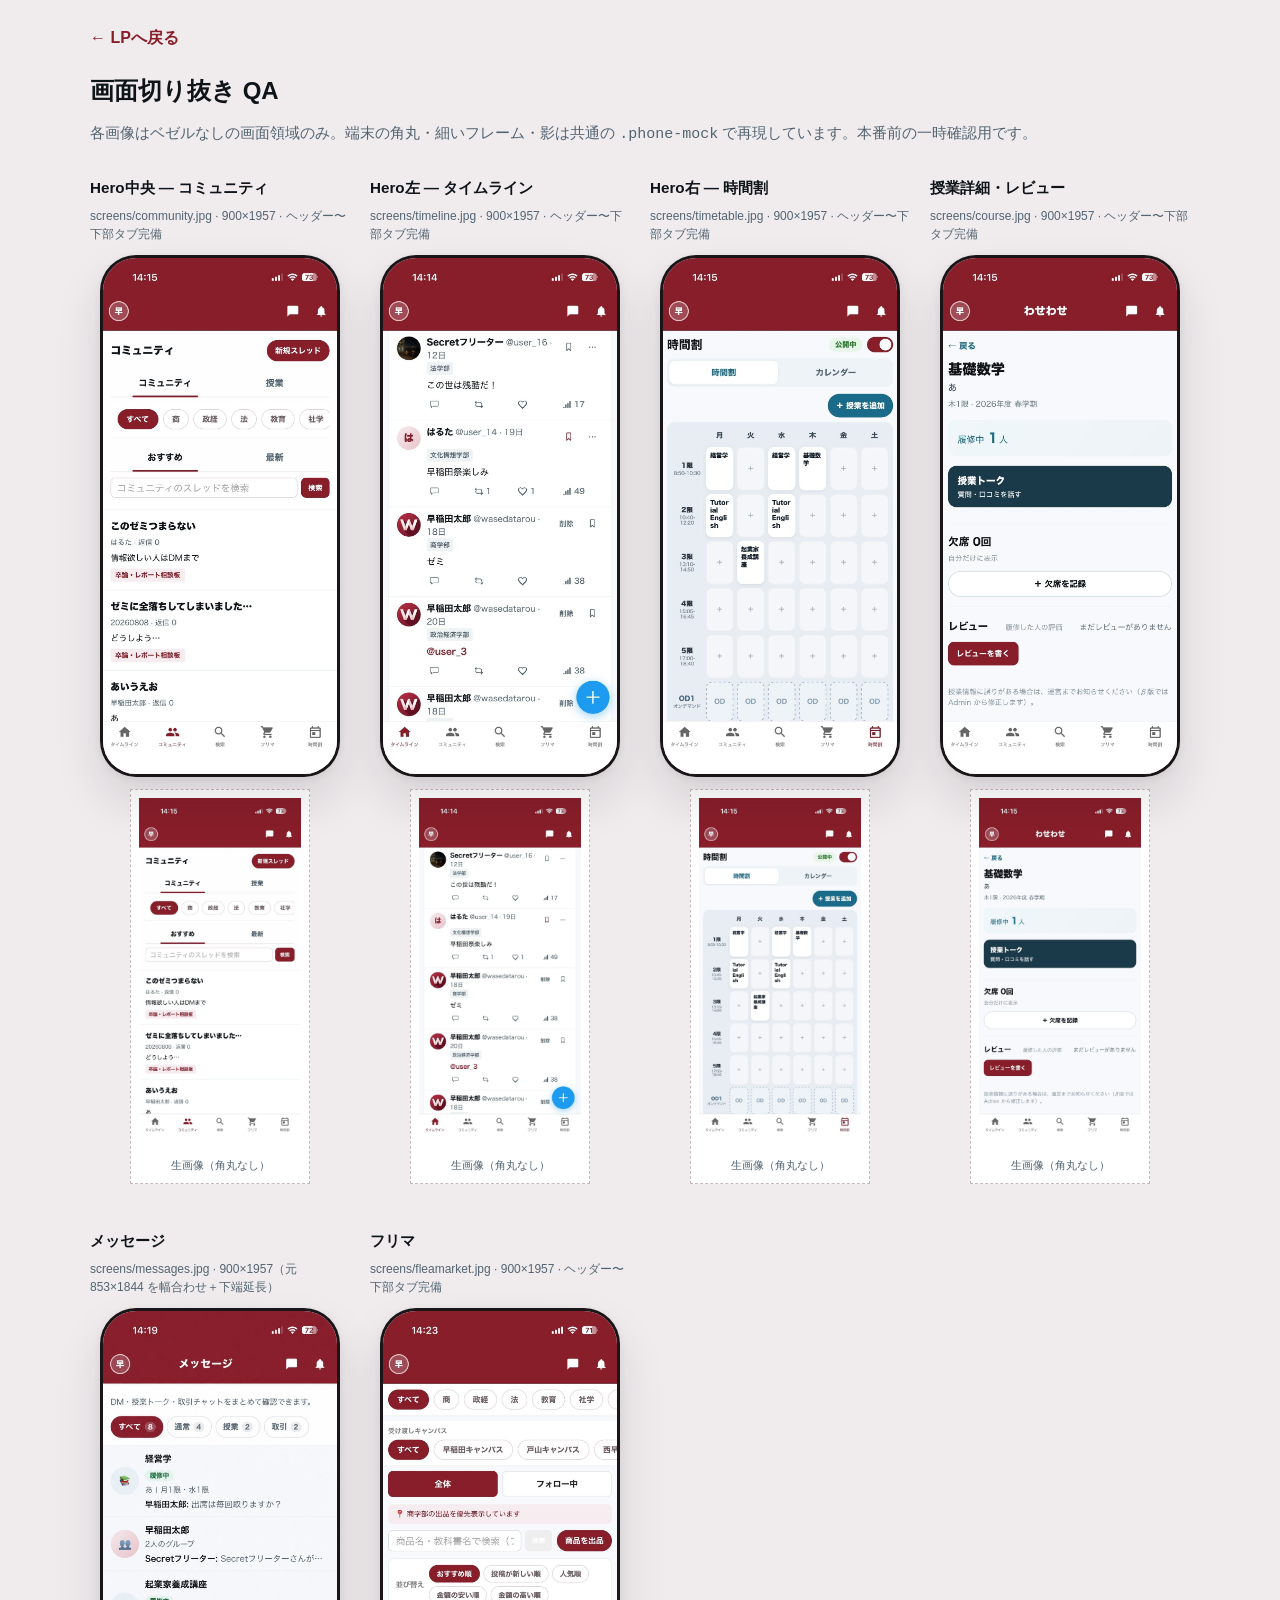
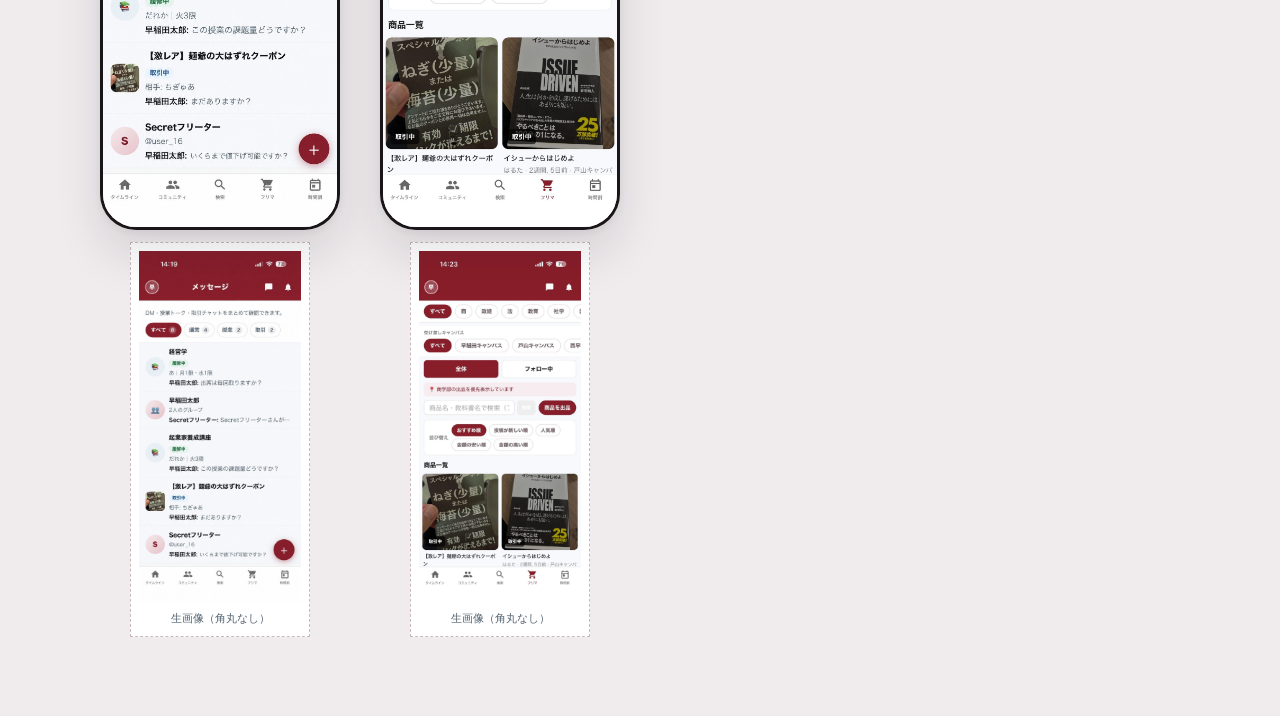
==== qa-screens.html @ fe21dec1 "Replace bad App Store crops with screen-only phone mocks. Use clean app screenshots (no device bezel" ====
<!DOCTYPE html>
<html lang="ja">
<head>
  <meta charset="UTF-8" />
  <meta name="viewport" content="width=device-width, initial-scale=1" />
  <meta name="robots" content="noindex,nofollow" />
  <title>QA — 画面切り抜き一覧（わせわせ LP）</title>
  <link rel="stylesheet" href="./css/style.css" />
  <style>
    body {
      background: #f0ecee;
      padding: 24px 16px 64px;
    }
    .qa {
      max-width: 1100px;
      margin: 0 auto;
    }
    .qa h1 {
      margin: 0 0 8px;
      font-size: 1.5rem;
    }
    .qa__note {
      margin: 0 0 28px;
      color: var(--muted);
      font-size: 0.9375rem;
    }
    .qa__grid {
      display: grid;
      grid-template-columns: repeat(auto-fill, minmax(220px, 1fr));
      gap: 28px 20px;
    }
    .qa__card h2 {
      margin: 0 0 6px;
      font-size: 0.95rem;
    }
    .qa__meta {
      margin: 0 0 12px;
      font-size: 0.75rem;
      color: var(--muted);
      line-height: 1.5;
    }
    .qa__card .phone-mock {
      width: min(100%, 240px);
      margin: 0 auto;
    }
    .qa__raw {
      margin-top: 12px;
      border: 1px dashed #c9b8bc;
      background: #fff;
      padding: 8px;
    }
    .qa__raw img {
      width: 100%;
      height: auto;
      display: block;
    }
    .qa__raw figcaption {
      margin-top: 6px;
      font-size: 0.7rem;
      color: var(--muted);
      text-align: center;
    }
    .qa__back {
      display: inline-block;
      margin-bottom: 20px;
      font-weight: 700;
      color: var(--primary);
    }
  </style>
</head>
<body>
  <main class="qa">
    <a class="qa__back" href="./index.html">← LPへ戻る</a>
    <h1>画面切り抜き QA</h1>
    <p class="qa__note">
      各画像はベゼルなしの画面領域のみ。端末の角丸・細いフレーム・影は共通の
      <code>.phone-mock</code> で再現しています。本番前の一時確認用です。
    </p>

    <div class="qa__grid">
      <article class="qa__card">
        <h2>Hero中央 — コミュニティ</h2>
        <p class="qa__meta">screens/community.jpg · 900×1957 · ヘッダー〜下部タブ完備</p>
        <figure class="phone-mock">
          <img src="./assets/images/screens/community.jpg" alt="コミュニティ" width="900" height="1957" />
        </figure>
        <figure class="qa__raw">
          <img src="./assets/images/screens/community.jpg" alt="" />
          <figcaption>生画像（角丸なし）</figcaption>
        </figure>
      </article>

      <article class="qa__card">
        <h2>Hero左 — タイムライン</h2>
        <p class="qa__meta">screens/timeline.jpg · 900×1957 · ヘッダー〜下部タブ完備</p>
        <figure class="phone-mock">
          <img src="./assets/images/screens/timeline.jpg" alt="タイムライン" width="900" height="1957" />
        </figure>
        <figure class="qa__raw">
          <img src="./assets/images/screens/timeline.jpg" alt="" />
          <figcaption>生画像（角丸なし）</figcaption>
        </figure>
      </article>

      <article class="qa__card">
        <h2>Hero右 — 時間割</h2>
        <p class="qa__meta">screens/timetable.jpg · 900×1957 · ヘッダー〜下部タブ完備</p>
        <figure class="phone-mock">
          <img src="./assets/images/screens/timetable.jpg" alt="時間割" width="900" height="1957" />
        </figure>
        <figure class="qa__raw">
          <img src="./assets/images/screens/timetable.jpg" alt="" />
          <figcaption>生画像（角丸なし）</figcaption>
        </figure>
      </article>

      <article class="qa__card">
        <h2>授業詳細・レビュー</h2>
        <p class="qa__meta">screens/course.jpg · 900×1957 · ヘッダー〜下部タブ完備</p>
        <figure class="phone-mock">
          <img src="./assets/images/screens/course.jpg" alt="授業詳細" width="900" height="1957" />
        </figure>
        <figure class="qa__raw">
          <img src="./assets/images/screens/course.jpg" alt="" />
          <figcaption>生画像（角丸なし）</figcaption>
        </figure>
      </article>

      <article class="qa__card">
        <h2>メッセージ</h2>
        <p class="qa__meta">screens/messages.jpg · 900×1957（元 853×1844 を幅合わせ＋下端延長）</p>
        <figure class="phone-mock">
          <img src="./assets/images/screens/messages.jpg" alt="メッセージ" width="900" height="1957" />
        </figure>
        <figure class="qa__raw">
          <img src="./assets/images/screens/messages.jpg" alt="" />
          <figcaption>生画像（角丸なし）</figcaption>
        </figure>
      </article>

      <article class="qa__card">
        <h2>フリマ</h2>
        <p class="qa__meta">screens/fleamarket.jpg · 900×1957 · ヘッダー〜下部タブ完備</p>
        <figure class="phone-mock">
          <img src="./assets/images/screens/fleamarket.jpg" alt="フリマ" width="900" height="1957" />
        </figure>
        <figure class="qa__raw">
          <img src="./assets/images/screens/fleamarket.jpg" alt="" />
          <figcaption>生画像（角丸なし）</figcaption>
        </figure>
      </article>
    </div>
  </main>
</body>
</html>
---- css/style.css ----
/**
 * style.css
 * わせわせ公式サイト — アプリに合わせたライトなデザインシステム
 *
 * Primary #891E2B / Background #F7F9FC / Surface #FFFFFF
 */

:root {
  --primary: #891e2b;
  --primary-hover: #6f1722;
  --bg: #f7f9fc;
  --surface: #ffffff;
  --text: #0f1419;
  --muted: #536471;
  --border: #eff3f4;
  --soft-bg: #f7edf0;
  --soft-border: #e5d3d7;
  --error: #e53935;
  --hero-bg: #faf8f9;
  --hero-ink: #141018;
  --store-bg: #111111;
  --store-bg-hover: #000000;

  --radius: 12px;
  --radius-sm: 8px;
  --radius-pill: 999px;
  --shadow: 0 1px 4px rgba(0, 0, 0, 0.06);
  --shadow-device: 0 1px 4px rgba(0, 0, 0, 0.06), 0 16px 40px rgba(15, 20, 25, 0.08);
  --shadow-phone:
    0 2px 8px rgba(20, 16, 24, 0.06),
    0 24px 48px rgba(20, 16, 24, 0.12);
  --phone-aspect: 900 / 1957;
  --phone-radius: 36px;
  --phone-bezel: 3px;
  --phone-frame: #1a1518;

  --header-h: 56px;
  --max-w: 1200px;
  --font: "Zen Kaku Gothic New", "Hiragino Sans", "Hiragino Kaku Gothic ProN", "Noto Sans JP", Meiryo, sans-serif;
  --font-display: "Zen Kaku Gothic New", "Hiragino Sans", "Noto Sans JP", sans-serif;
  --ease: 0.2s ease;
  --ease-out: cubic-bezier(0.22, 1, 0.36, 1);
}

*,
*::before,
*::after {
  box-sizing: border-box;
}

html {
  scroll-behavior: smooth;
  scroll-padding-top: calc(var(--header-h) + 16px);
}

body {
  margin: 0;
  min-height: 100vh;
  font-family: var(--font);
  background: var(--bg);
  color: var(--text);
  line-height: 1.7;
  -webkit-font-smoothing: antialiased;
  overflow-x: hidden;
}

img {
  max-width: 100%;
  display: block;
}

a {
  color: inherit;
  text-decoration: none;
}

button,
input {
  font: inherit;
}

:focus-visible {
  outline: 2px solid var(--primary);
  outline-offset: 3px;
}

.skip-link {
  position: absolute;
  left: 12px;
  top: -48px;
  z-index: 100;
  padding: 8px 12px;
  border-radius: var(--radius-sm);
  background: var(--primary);
  color: #fff;
  font-weight: 700;
}

.skip-link:focus {
  top: 12px;
}

.hide-mobile {
  display: none;
}

@media (min-width: 768px) {
  :root {
    --header-h: 64px;
  }

  .hide-mobile {
    display: inline;
  }
}

/* =========================================================
   Brand
   ========================================================= */
.brand {
  display: inline-flex;
  align-items: center;
  gap: 8px;
}

.brand__icon {
  width: 32px;
  height: 32px;
  border-radius: var(--radius-sm);
  overflow: hidden;
  flex-shrink: 0;
  background: var(--primary);
}

.brand__icon img {
  width: 100%;
  height: 100%;
  object-fit: cover;
}

.brand__name {
  font-family: var(--font-display);
  font-size: 1.0625rem;
  font-weight: 900;
  letter-spacing: 0.04em;
  color: var(--text);
}

.brand--footer .brand__icon {
  width: 28px;
  height: 28px;
}

/* =========================================================
   Header
   ========================================================= */
.site-header {
  position: sticky;
  top: 0;
  z-index: 50;
  height: var(--header-h);
  background: rgba(255, 255, 255, 0.78);
  backdrop-filter: saturate(1.2) blur(12px);
  -webkit-backdrop-filter: saturate(1.2) blur(12px);
  border-bottom: 1px solid transparent;
  transition: border-color var(--ease), box-shadow var(--ease), background var(--ease);
}

.site-header.is-scrolled {
  border-bottom-color: var(--border);
  box-shadow: var(--shadow);
}

.site-header__inner {
  max-width: var(--max-w);
  margin: 0 auto;
  height: 100%;
  padding: 0 16px;
  display: flex;
  align-items: center;
  gap: 16px;
}

.site-nav {
  display: none;
  margin-left: auto;
  gap: 8px;
}

.site-nav__link {
  padding: 8px 12px;
  font-size: 0.9375rem;
  font-weight: 500;
  color: var(--muted);
  border-radius: var(--radius-sm);
}

.site-nav__link:hover {
  color: var(--text);
  background: var(--bg);
}

.header-cta {
  display: inline-flex;
  margin-left: auto;
  flex-shrink: 0;
}

.menu-toggle,
.mobile-menu {
  display: none !important;
}

@media (min-width: 768px) {
  .site-header__inner {
    padding: 0 24px;
  }

  .site-nav {
    display: flex;
  }

  .header-cta {
    margin-left: 8px;
  }
}

/* =========================================================
   Buttons
   ========================================================= */
.btn {
  display: inline-flex;
  align-items: center;
  justify-content: center;
  gap: 8px;
  min-height: 44px;
  padding: 0 20px;
  touch-action: manipulation;
  border: 1px solid transparent;
  border-radius: var(--radius-pill);
  font-weight: 700;
  cursor: pointer;
  transition: background var(--ease), color var(--ease), border-color var(--ease), transform var(--ease);
  text-align: center;
  white-space: nowrap;
}

.btn:active {
  transform: scale(0.98);
}

.btn--sm {
  min-height: 40px;
  padding: 0 16px;
  font-size: 0.875rem;
}

.btn--lg {
  min-height: 52px;
  padding: 0 28px;
  font-size: 1rem;
}

.btn--block {
  width: 100%;
}

.btn--primary {
  background: var(--primary);
  color: #fff;
}

.btn--primary:hover {
  background: var(--primary-hover);
}

.btn--ghost {
  background: var(--surface);
  color: var(--text);
  border-color: var(--border);
}

.btn--ghost:hover {
  background: var(--bg);
  border-color: var(--soft-border);
}

.btn--on-brand {
  background: #fff;
  color: var(--primary);
}

.btn--on-brand:hover {
  background: var(--soft-bg);
}

.btn:disabled {
  opacity: 0.55;
  cursor: not-allowed;
  transform: none;
}

/* =========================================================
   Sections
   ========================================================= */
.section {
  padding: 64px 0;
}

.section__inner {
  max-width: var(--max-w);
  margin: 0 auto;
  padding: 0 16px;
}

.section__inner--narrow {
  max-width: 560px;
}

.section__header {
  margin-bottom: 32px;
}

.section__header--center {
  text-align: center;
}

.section__label {
  margin: 0 0 8px;
  font-size: 0.8125rem;
  font-weight: 700;
  color: var(--primary);
}

.section__header h2,
.section__title {
  margin: 0 0 12px;
  font-size: clamp(1.375rem, 4vw, 1.875rem);
  font-weight: 800;
  line-height: 1.4;
  letter-spacing: -0.01em;
}

.section__desc {
  margin: 0;
  max-width: 36em;
  color: var(--muted);
  font-size: 0.9375rem;
}

.section__header--center .section__desc {
  margin-inline: auto;
}

@media (min-width: 768px) {
  .section {
    padding: 88px 0;
  }

  .section__inner {
    padding: 0 24px;
  }

  .section__header {
    margin-bottom: 48px;
  }
}

/* =========================================================
   Store CTA (App Store style)
   ========================================================= */
.store-cta {
  display: inline-flex;
  align-items: center;
  justify-content: center;
  gap: 10px;
  min-height: 48px;
  padding: 8px 18px 8px 14px;
  border: 1px solid transparent;
  border-radius: 10px;
  background: var(--store-bg);
  color: #fff;
  text-decoration: none;
  cursor: pointer;
  transition: background var(--ease), transform var(--ease), opacity var(--ease);
  touch-action: manipulation;
  white-space: nowrap;
}

.store-cta:hover {
  background: var(--store-bg-hover);
}

.store-cta:active {
  transform: scale(0.98);
}

.store-cta[data-appstore-pending] {
  cursor: default;
}

.store-cta__icon {
  display: inline-flex;
  flex-shrink: 0;
  line-height: 0;
}

.store-cta__text {
  display: flex;
  flex-direction: column;
  align-items: flex-start;
  line-height: 1.05;
  gap: 1px;
}

.store-cta__eyebrow {
  font-size: 0.625rem;
  font-weight: 500;
  letter-spacing: 0.02em;
  opacity: 0.85;
}

.store-cta__label {
  font-family: var(--font-display);
  font-size: 1.0625rem;
  font-weight: 700;
  letter-spacing: 0.01em;
}

.store-cta--sm {
  min-height: 40px;
  padding: 6px 12px 6px 10px;
  gap: 8px;
  border-radius: 8px;
}

.store-cta--sm .store-cta__eyebrow {
  font-size: 0.5625rem;
}

.store-cta--sm .store-cta__label {
  font-size: 0.875rem;
}

.store-cta--lg {
  min-height: 56px;
  padding: 10px 22px 10px 16px;
  border-radius: 12px;
}

.store-cta--lg .store-cta__eyebrow {
  font-size: 0.6875rem;
}

.store-cta--lg .store-cta__label {
  font-size: 1.25rem;
}

/* =========================================================
   Hero — Premium × Campus Platform
   ========================================================= */
.hero {
  position: relative;
  isolation: isolate;
  overflow: hidden;
  padding:
    max(28px, env(safe-area-inset-top, 0px))
    0
    max(40px, env(safe-area-inset-bottom, 0px));
  background: var(--hero-bg);
  color: var(--hero-ink);
}

.hero__atmosphere {
  position: absolute;
  inset: 0;
  z-index: -1;
  pointer-events: none;
  background:
    radial-gradient(ellipse 70% 55% at 85% 20%, rgba(137, 30, 43, 0.1), transparent 62%),
    radial-gradient(ellipse 55% 45% at 12% 78%, rgba(137, 30, 43, 0.06), transparent 58%),
    linear-gradient(180deg, #fff 0%, var(--hero-bg) 42%, #f3eef0 100%);
}

.hero__inner {
  width: min(100%, var(--max-w));
  margin: 0 auto;
  padding: 0 20px;
  display: flex;
  flex-direction: column;
  gap: 36px;
}

.hero__copy {
  max-width: 36rem;
  margin: 0 auto;
  text-align: center;
}

.hero__eyebrow {
  display: inline-flex;
  align-items: center;
  justify-content: center;
  flex-wrap: wrap;
  gap: 8px 10px;
  margin: 0 0 20px;
  font-size: 0.8125rem;
  font-weight: 500;
  color: var(--muted);
  letter-spacing: 0.02em;
}

.hero__brand-mark {
  font-family: var(--font-display);
  font-weight: 900;
  font-size: 0.9375rem;
  letter-spacing: 0.06em;
  color: var(--primary);
}

.hero__eyebrow-sep {
  width: 1px;
  height: 12px;
  background: var(--soft-border);
}

.hero__title {
  margin: 0 0 18px;
  font-family: var(--font-display);
  font-size: clamp(2.125rem, 9vw, 3.75rem);
  font-weight: 900;
  line-height: 1.18;
  letter-spacing: -0.03em;
  color: var(--hero-ink);
}

.hero__lead {
  margin: 0 auto 28px;
  max-width: 28em;
  font-size: clamp(0.9375rem, 2.8vw, 1.125rem);
  font-weight: 400;
  color: var(--muted);
  line-height: 1.85;
}

.hero__actions {
  display: flex;
  flex-direction: column;
  align-items: stretch;
  gap: 12px;
  margin-bottom: 12px;
}

.hero__secondary {
  background: rgba(255, 255, 255, 0.72);
  border-color: rgba(15, 20, 25, 0.1);
}

.hero__secondary:hover {
  background: #fff;
  border-color: var(--soft-border);
}

.hero__store-note {
  margin: 0 0 18px;
  font-size: 0.6875rem;
  color: var(--muted);
  opacity: 0.72;
  letter-spacing: 0.01em;
}

.hero__facts {
  display: flex;
  flex-wrap: wrap;
  justify-content: center;
  gap: 8px 18px;
  margin: 0;
  padding: 0;
  list-style: none;
  color: var(--muted);
  font-size: 0.8125rem;
  font-weight: 500;
}

.hero__facts li {
  position: relative;
  padding-left: 14px;
}

.hero__facts li::before {
  content: "";
  position: absolute;
  left: 0;
  top: 0.55em;
  width: 6px;
  height: 6px;
  border-radius: 50%;
  background: var(--primary);
}

.hero__visual {
  position: relative;
  min-width: 0;
  width: 100%;
}

.phone-stage {
  position: relative;
  width: min(100%, 380px);
  height: 460px;
  margin: 0 auto;
}

.phone-stage--hero {
  width: min(100%, 420px);
  height: 500px;
}

.phone-stage__glow {
  position: absolute;
  left: 50%;
  top: 48%;
  width: 72%;
  height: 72%;
  transform: translate(-50%, -50%);
  border-radius: 50%;
  background: radial-gradient(circle, rgba(137, 30, 43, 0.16) 0%, rgba(137, 30, 43, 0.04) 46%, transparent 70%);
  filter: blur(8px);
  pointer-events: none;
  z-index: 0;
}

/* Unified phone chrome: screen-only images + CSS frame/radius/shadow */
.phone-mock {
  --_radius: var(--phone-radius);
  --_bezel: var(--phone-bezel);
  margin: 0;
  position: relative;
  display: block;
  width: 100%;
  aspect-ratio: var(--phone-aspect);
  border-radius: var(--_radius);
  background: var(--phone-frame);
  padding: var(--_bezel);
  box-shadow: var(--shadow-phone);
  overflow: hidden;
  line-height: 0;
  isolation: isolate;
}

.phone-mock img {
  display: block;
  width: 100%;
  height: 100%;
  object-fit: cover;
  object-position: top center;
  border-radius: calc(var(--_radius) - var(--_bezel));
  background: #f7f2f3;
}

.phone-stage .phone-mock {
  position: absolute;
  z-index: 1;
}

.phone-mock--main {
  z-index: 3;
  width: min(62%, 240px);
  left: 50%;
  top: 50%;
  transform: translate(-50%, -50%);
  --_radius: 38px;
}

.phone-mock--side {
  z-index: 1;
  width: min(46%, 168px);
  top: 54%;
  --_radius: 32px;
}

.phone-mock--left {
  left: 0;
  transform: translateY(-50%) rotate(-8deg) scale(0.92);
}

.phone-mock--right {
  right: 0;
  left: auto;
  transform: translateY(-46%) rotate(8deg) scale(0.92);
}

.phone-mock--lg {
  width: min(100%, 320px);
  --_radius: 38px;
}

.phone-mock--back,
.phone-mock--front,
.phone-mock--offset {
  --_radius: 34px;
}

@media (min-width: 480px) {
  .hero__actions {
    flex-direction: row;
    justify-content: center;
    align-items: center;
  }

  .phone-stage,
  .phone-stage--hero {
    width: min(100%, 480px);
    height: 520px;
  }

  .phone-mock--main {
    width: 270px;
  }

  .phone-mock--side {
    width: 190px;
  }
}

@media (min-width: 960px) {
  .hero {
    min-height: calc(100svh - var(--header-h));
    display: flex;
    align-items: center;
    padding: 48px 0 64px;
  }

  .hero__inner {
    display: grid;
    grid-template-columns: minmax(300px, 1fr) minmax(340px, 1.1fr);
    align-items: center;
    gap: 40px 40px;
    padding: 0 32px;
  }

  .hero__copy {
    margin: 0;
    text-align: left;
    max-width: 34rem;
  }

  .hero__eyebrow {
    justify-content: flex-start;
  }

  .hero__title {
    font-size: clamp(3rem, 4.6vw, 4.25rem);
  }

  .hero__lead {
    margin-left: 0;
    margin-bottom: 32px;
  }

  .hero__actions {
    justify-content: flex-start;
    margin-bottom: 14px;
  }

  .hero__facts {
    justify-content: flex-start;
  }

  .phone-stage,
  .phone-stage--hero {
    width: 100%;
    max-width: 600px;
    height: 600px;
    margin-right: 0;
    margin-left: auto;
  }

  .phone-mock--main {
    width: 300px;
    --_radius: 40px;
  }

  .phone-mock--side {
    width: 220px;
    --_radius: 34px;
  }

  .phone-mock--left {
    left: 2%;
    top: 58%;
  }

  .phone-mock--right {
    right: 0;
    top: 48%;
  }
}

@media (min-width: 1200px) {
  .phone-stage,
  .phone-stage--hero {
    height: 640px;
    max-width: 640px;
  }

  .phone-mock--main {
    width: 320px;
  }

  .phone-mock--side {
    width: 240px;
  }
}

/* Feature sections still use .device (unchanged below-hero UI) */
.device-track {
  display: flex;
  gap: 16px;
  overflow-x: auto;
  scroll-snap-type: x mandatory;
  -webkit-overflow-scrolling: touch;
  padding: 8px 16px 28px;
  scrollbar-width: none;
}

.device-track::-webkit-scrollbar {
  display: none;
}

.device {
  flex: 0 0 220px;
  scroll-snap-align: center;
  margin: 0;
  background: var(--surface);
  border: 1px solid var(--border);
  border-radius: 28px;
  padding: 8px;
  box-shadow: var(--shadow-device);
}

.device img {
  display: block;
  width: 100%;
  height: auto;
  aspect-ratio: 390 / 848;
  object-fit: contain;
  object-position: top center;
  border-radius: 20px;
  background: var(--bg);
}

.device figcaption {
  margin: 8px 0 4px;
  text-align: center;
  font-size: 0.75rem;
  font-weight: 700;
  color: var(--muted);
}

@media (min-width: 960px) {
  .device-track {
    display: grid;
    grid-template-columns: repeat(3, minmax(0, 1fr));
    overflow: visible;
    padding: 12px 0 8px;
    gap: 12px;
  }

  .device {
    flex: none;
    width: auto;
  }
}

/* =========================================================
   About
   ========================================================= */
.about {
  background: var(--surface);
  border-top: 1px solid var(--border);
  border-bottom: 1px solid var(--border);
}

.about__statement {
  margin: 0 0 16px;
  max-width: 18em;
  font-size: clamp(1.25rem, 3.6vw, 1.75rem);
  font-weight: 800;
  line-height: 1.55;
}

.about__note {
  margin: 0 0 32px;
  max-width: 40em;
  color: var(--muted);
}

.about__points {
  list-style: none;
  margin: 0;
  padding: 0;
  display: grid;
  gap: 12px;
}

.point-card {
  padding: 20px 16px;
  background: var(--bg);
  border: 1px solid var(--border);
  border-radius: var(--radius);
}

.point-card__icon {
  display: grid;
  place-items: center;
  width: 40px;
  height: 40px;
  margin-bottom: 12px;
  border-radius: var(--radius-sm);
  color: var(--primary);
  background: var(--soft-bg);
}

.point-card h3 {
  margin: 0 0 8px;
  font-size: 1rem;
  font-weight: 800;
}

.point-card p {
  margin: 0;
  font-size: 0.875rem;
  color: var(--muted);
}

@media (min-width: 768px) {
  .about__points {
    grid-template-columns: repeat(3, 1fr);
    gap: 16px;
  }

  .point-card {
    padding: 24px;
  }
}

/* =========================================================
   Features
   ========================================================= */
.feature-block {
  display: grid;
  gap: 20px;
  margin-bottom: 48px;
  align-items: center;
}

.feature-block__label,
.support-card__label {
  margin: 0 0 8px;
  font-size: 0.8125rem;
  font-weight: 700;
  color: var(--primary);
}

.feature-block h3,
.support-card h3 {
  margin: 0 0 12px;
  font-size: 1.25rem;
  font-weight: 800;
  line-height: 1.45;
}

.feature-block p,
.support-card p {
  margin: 0;
  color: var(--muted);
}

.feature-block__device,
.feature-block__devices {
  margin: 0;
  display: flex;
  justify-content: center;
  gap: 12px;
}

.feature-block__devices {
  flex-wrap: wrap;
}

.feature-block__device .device,
.feature-block__devices .device {
  flex: 0 0 auto;
  width: min(220px, 42vw);
  padding: 0;
  background: transparent;
  border: 0;
  border-radius: 0;
  overflow: visible;
  box-shadow: none;
}

.feature-block__device .device {
  width: min(240px, 72vw);
  border-radius: 24px;
  overflow: hidden;
  box-shadow: var(--shadow-device);
}

.feature-block__devices .device img {
  border-radius: 24px;
  box-shadow: var(--shadow-device);
}

.feature-block__device .device img,
.feature-block__devices .device img {
  display: block;
  width: 100%;
  height: auto;
  aspect-ratio: 390 / 848;
  object-fit: contain;
  object-position: top center;
  background: #fff;
}

.feature-block__device .device img {
  border-radius: 0;
}

.feature-block__devices .device figcaption {
  margin: 8px 0 0;
  text-align: center;
  font-size: 0.75rem;
  font-weight: 700;
  color: var(--muted);
}

.feature-block__copy .feature-sublist {
  margin-top: 16px;
}

.feature-panel {
  margin: 0 0 32px;
  padding: 28px 20px;
  background: var(--surface);
  border: 1px solid var(--border);
  border-radius: var(--radius);
  box-shadow: var(--shadow);
}

.feature-panel__label {
  margin: 0 0 8px;
  font-size: 0.8125rem;
  font-weight: 700;
  color: var(--primary);
}

.feature-panel h3 {
  margin: 0 0 12px;
  font-size: 1.25rem;
  font-weight: 800;
  line-height: 1.45;
}

.feature-panel > p {
  margin: 0 0 16px;
  color: var(--muted);
}

.feature-panel--compact > p:last-child,
.feature-panel--compact > p {
  margin-bottom: 0;
}

.feature-sublist {
  list-style: none;
  margin: 0;
  padding: 0;
  display: flex;
  flex-wrap: wrap;
  gap: 8px;
}

.feature-sublist li {
  padding: 8px 12px;
  border-radius: var(--radius-pill);
  background: var(--soft-bg);
  border: 1px solid var(--soft-border);
  color: var(--text);
  font-size: 0.8125rem;
  font-weight: 700;
}

.peer-grid {
  display: grid;
  gap: 12px;
  margin: 0 0 32px;
}

.peer-card {
  padding: 24px 20px;
  background: var(--surface);
  border: 1px solid var(--border);
  border-radius: var(--radius);
  box-shadow: var(--shadow);
}

.peer-card__label {
  margin: 0 0 8px;
  font-size: 0.8125rem;
  font-weight: 700;
  color: var(--primary);
}

.peer-card h3 {
  margin: 0 0 12px;
  font-size: 1.125rem;
  font-weight: 800;
  line-height: 1.45;
}

.peer-card p {
  margin: 0;
  color: var(--muted);
}

.support-grid {
  display: grid;
  gap: 12px;
  margin-top: 8px;
}

.support-card {
  padding: 24px 20px;
  background: var(--surface);
  border: 1px solid var(--border);
  border-radius: var(--radius);
  box-shadow: var(--shadow);
}

.inline-cta {
  margin-top: 40px;
  padding: 24px 20px;
  display: flex;
  flex-direction: column;
  align-items: center;
  gap: 16px;
  text-align: center;
  background: var(--soft-bg);
  border: 1px solid var(--soft-border);
  border-radius: var(--radius);
}

.inline-cta p {
  margin: 0;
  font-weight: 700;
}

@media (min-width: 768px) {
  .feature-block {
    grid-template-columns: 1fr 240px;
    gap: 40px;
    margin-bottom: 72px;
  }

  .feature-block--reverse {
    grid-template-columns: 240px 1fr;
  }

  .feature-block--reverse .feature-block__copy {
    order: 2;
  }

  .feature-block--pair {
    grid-template-columns: 1fr minmax(280px, 460px);
  }

  .feature-block--pair .feature-block__devices {
    justify-content: flex-end;
  }

  .feature-block--pair .feature-block__devices .device {
    width: min(210px, 100%);
  }

  .feature-block h3,
  .feature-panel h3 {
    font-size: 1.5rem;
  }

  .feature-panel {
    margin-bottom: 40px;
    padding: 32px 28px;
  }

  .peer-grid {
    grid-template-columns: 1fr;
    margin-bottom: 40px;
  }

  .support-grid {
    grid-template-columns: 1.3fr 1fr 1fr;
    gap: 16px;
  }

  .inline-cta {
    flex-direction: row;
    justify-content: space-between;
    padding: 20px 28px;
  }
}

/* =========================================================
   CTA band
   ========================================================= */
.cta-band {
  background: var(--primary);
  color: #fff;
  padding: 48px 16px;
  text-align: center;
}

.cta-band__inner {
  max-width: 640px;
  margin: 0 auto;
}

.cta-band h2 {
  margin: 0 0 8px;
  font-size: clamp(1.25rem, 4vw, 1.75rem);
  font-weight: 800;
  line-height: 1.4;
}

.cta-band p {
  margin: 0 0 24px;
  color: rgba(255, 255, 255, 0.86);
}

/* =========================================================
   Flow
   ========================================================= */
.flow__steps {
  list-style: none;
  margin: 0;
  padding: 0;
  display: grid;
  gap: 12px;
  counter-reset: none;
}

.flow-step {
  padding: 24px 20px;
  background: var(--surface);
  border: 1px solid var(--border);
  border-radius: var(--radius);
}

.flow-step__index {
  display: inline-grid;
  place-items: center;
  width: 32px;
  height: 32px;
  margin-bottom: 12px;
  border-radius: 50%;
  font-size: 0.875rem;
  font-weight: 800;
  color: #fff;
  background: var(--primary);
}

.flow-step h3 {
  margin: 0 0 8px;
  font-size: 1.0625rem;
  font-weight: 800;
}

.flow-step p {
  margin: 0;
  color: var(--muted);
  font-size: 0.9375rem;
}

@media (min-width: 768px) {
  .flow__steps {
    grid-template-columns: repeat(3, 1fr);
    gap: 16px;
  }
}

/* =========================================================
   FAQ
   ========================================================= */
.faq {
  background: var(--surface);
  border-top: 1px solid var(--border);
  border-bottom: 1px solid var(--border);
}

.faq__list {
  display: flex;
  flex-direction: column;
  gap: 8px;
}

.faq-item {
  border: 1px solid var(--border);
  border-radius: var(--radius);
  background: var(--bg);
  overflow: hidden;
}

.faq-item summary {
  list-style: none;
  cursor: pointer;
  padding: 16px 44px 16px 16px;
  font-weight: 700;
  position: relative;
}

.faq-item summary::-webkit-details-marker {
  display: none;
}

.faq-item summary::after {
  content: "";
  position: absolute;
  right: 18px;
  top: 50%;
  width: 8px;
  height: 8px;
  border-right: 1.5px solid var(--muted);
  border-bottom: 1.5px solid var(--muted);
  transform: translateY(-70%) rotate(45deg);
  transition: transform 0.2s ease;
}

.faq-item[open] summary::after {
  transform: translateY(-20%) rotate(225deg);
}

.faq-item__a {
  padding: 0 16px 16px;
  color: var(--muted);
  font-size: 0.9375rem;
}

.faq-item__a p {
  margin: 0;
}

/* =========================================================
   Signup
   ========================================================= */
.signup__panel {
  padding: 28px 20px;
  background: var(--surface);
  border: 1px solid var(--border);
  border-radius: var(--radius);
  box-shadow: var(--shadow);
}

.cta-block[hidden] {
  display: none;
}

.signup-brand {
  display: flex;
  flex-direction: column;
  align-items: center;
  text-align: center;
  gap: 8px;
  margin: 0 0 20px;
}

.signup-brand__icon {
  width: 48px;
  height: 48px;
  border-radius: var(--radius);
  overflow: hidden;
  background: var(--primary);
}

.signup-brand__icon img {
  width: 100%;
  height: 100%;
  object-fit: cover;
}

.signup-brand__name {
  margin: 0;
  font-size: 1rem;
  font-weight: 800;
}

.signup-brand__headline {
  margin: 0;
  max-width: 16em;
  font-size: 1.25rem;
  font-weight: 800;
  line-height: 1.5;
}

.trust-note {
  margin: 0 0 20px;
  padding: 16px;
  border-radius: var(--radius);
  border: 1px solid var(--soft-border);
  background: var(--soft-bg);
}

.trust-note__title {
  margin: 0 0 8px;
  font-size: 0.9375rem;
  font-weight: 800;
}

.trust-note__list {
  margin: 0;
  padding-left: 1.15em;
  display: flex;
  flex-direction: column;
  gap: 4px;
  font-size: 0.8125rem;
  color: var(--muted);
}

.signup-form {
  display: flex;
  flex-direction: column;
  gap: 16px;
}

.form-field {
  display: flex;
  flex-direction: column;
  gap: 8px;
}

.form-field__label {
  display: flex;
  flex-wrap: wrap;
  align-items: baseline;
  gap: 6px;
  font-size: 0.875rem;
  font-weight: 700;
}

.form-field__req {
  color: var(--primary);
}

.form-field__optional {
  font-size: 0.75rem;
  font-weight: 500;
  color: var(--muted);
}

.form-field__input {
  width: 100%;
  height: 52px;
  padding: 0 16px;
  border-radius: var(--radius-sm);
  border: 1px solid var(--border);
  background: var(--bg);
  color: var(--text);
  outline: none;
  transition: border-color var(--ease), box-shadow var(--ease);
}

.form-field__input::placeholder {
  color: #8b98a5;
}

.form-field__input:hover {
  border-color: var(--soft-border);
}

.form-field__input:focus {
  border-color: var(--primary);
  box-shadow: 0 0 0 3px rgba(137, 30, 43, 0.12);
  background: var(--surface);
}

.form-field__input.is-invalid {
  border-color: var(--error);
}

.form-field__error {
  margin: 0;
  font-size: 0.75rem;
  color: var(--error);
}

.form-message {
  margin: 0;
  padding: 12px 16px;
  border-radius: var(--radius-sm);
  font-size: 0.875rem;
  text-align: center;
}

.form-message--error {
  background: #fdecea;
  border: 1px solid #f5c6c4;
  color: var(--error);
}

.form-message--success {
  background: #e8f5e9;
  border: 1px solid #c8e6c9;
  color: #2e7d32;
}

.campaign-note {
  padding: 14px 16px;
  border-radius: var(--radius);
  border: 1px solid var(--soft-border);
  background: var(--soft-bg);
  text-align: left;
}

.campaign-note__title {
  margin: 0 0 8px;
  font-size: 0.875rem;
  font-weight: 800;
}

.campaign-note__list {
  margin: 0;
  padding-left: 1.15em;
  display: flex;
  flex-direction: column;
  gap: 6px;
  font-size: 0.8125rem;
  color: var(--muted);
}

.campaign-note--thanks {
  margin: 0 0 20px;
}

.campaign-card {
  margin-top: 16px;
  padding: 20px;
  background: var(--surface);
  border: 1px solid var(--border);
  border-radius: var(--radius);
}

.campaign-card h3 {
  margin: 0 0 8px;
  font-size: 1rem;
  font-weight: 800;
}

.campaign-card ul {
  margin: 0;
  padding-left: 1.15em;
  color: var(--muted);
  font-size: 0.875rem;
}

.thanks-card {
  text-align: center;
  outline: none;
}

.thanks-card[hidden] {
  display: none;
}

.thanks-card.is-visible {
  animation: thanks-in 0.4s ease both;
}

@keyframes thanks-in {
  from {
    opacity: 0;
    transform: translateY(8px);
  }
  to {
    opacity: 1;
    transform: none;
  }
}

.thanks-card__icon {
  width: 48px;
  height: 48px;
  margin: 0 auto 16px;
  display: grid;
  place-items: center;
  border-radius: 50%;
  color: var(--primary);
  background: var(--soft-bg);
}

.thanks-card__title {
  margin: 0 0 8px;
  font-size: 1.25rem;
  font-weight: 800;
}

.thanks-card__lead,
.thanks-card__body {
  margin: 0 0 20px;
  color: var(--muted);
  font-size: 0.9375rem;
}

.thanks-card__share {
  max-width: 320px;
  margin-inline: auto;
}

.appstore-cta {
  display: flex;
  justify-content: center;
  margin-top: 8px;
}

@media (min-width: 768px) {
  .signup__panel {
    padding: 40px 36px;
  }
}

/* =========================================================
   Footer
   ========================================================= */
.site-footer {
  border-top: 1px solid var(--border);
  background: var(--surface);
  padding: 40px 0 32px;
}

.site-footer__inner {
  max-width: var(--max-w);
  margin: 0 auto;
  padding: 0 16px;
  display: flex;
  flex-direction: column;
  gap: 20px;
}

.site-footer__tagline {
  margin: 8px 0 0;
  font-size: 0.8125rem;
  color: var(--muted);
}

.site-footer__nav {
  display: flex;
  flex-wrap: wrap;
  gap: 12px 20px;
}

.site-footer__nav a {
  font-size: 0.875rem;
  font-weight: 500;
  color: var(--muted);
}

.site-footer__nav a:hover {
  color: var(--primary);
}

.site-footer__copy {
  margin: 0;
  font-size: 0.75rem;
  color: var(--muted);
}

@media (min-width: 768px) {
  .site-footer__inner {
    display: grid;
    grid-template-columns: 1fr auto;
    grid-template-rows: auto auto;
    column-gap: 40px;
    padding: 0 24px;
  }

  .site-footer__nav {
    justify-content: flex-end;
  }

  .site-footer__copy {
    grid-column: 1 / -1;
  }
}

/* =========================================================
   Feature showcases — varied compositions
   ========================================================= */
.showcase {
  position: relative;
  padding: 56px 0;
  overflow: hidden;
}

.showcase + .showcase {
  border-top: 1px solid var(--border);
}

.showcase__inner {
  width: min(100%, var(--max-w));
  margin: 0 auto;
  padding: 0 20px;
  display: grid;
  gap: 36px;
  align-items: center;
}

.showcase__inner--wide {
  max-width: 1120px;
}

.showcase__label {
  margin: 0 0 10px;
  font-size: 0.8125rem;
  font-weight: 700;
  letter-spacing: 0.04em;
  color: var(--primary);
}

.showcase__copy h3 {
  margin: 0 0 14px;
  font-family: var(--font-display);
  font-size: clamp(1.5rem, 4.2vw, 2.125rem);
  font-weight: 900;
  line-height: 1.35;
  letter-spacing: -0.02em;
}

.showcase__copy p {
  margin: 0;
  max-width: 34em;
  color: var(--muted);
  font-size: 1rem;
  line-height: 1.85;
}

.showcase__points {
  display: flex;
  flex-wrap: wrap;
  gap: 8px;
  margin: 20px 0 0;
  padding: 0;
  list-style: none;
}

.showcase__points li {
  padding: 8px 12px;
  border-radius: 999px;
  background: var(--soft-bg);
  color: var(--primary);
  font-size: 0.8125rem;
  font-weight: 700;
}

.showcase__visual {
  position: relative;
  min-width: 0;
}

/* Stacked pair (timetable + course) */
.showcase__visual--stack {
  position: relative;
  width: min(100%, 400px);
  min-height: 420px;
  margin: 0 auto;
  padding-bottom: 8%;
}

.showcase__visual--stack .phone-mock {
  position: relative;
  width: 72%;
  margin: 0;
}

.showcase__visual--stack .phone-mock--back {
  position: absolute;
  left: 0;
  top: 14%;
  width: 58%;
  transform: rotate(-7deg);
  z-index: 1;
}

.showcase__visual--stack .phone-mock--front {
  position: relative;
  margin-left: auto;
  width: 66%;
  z-index: 2;
  transform: rotate(2.5deg);
}

/* Duo social */
.showcase--social {
  background:
    radial-gradient(ellipse 60% 80% at 85% 40%, rgba(137, 30, 43, 0.07), transparent 60%),
    linear-gradient(180deg, #fff 0%, #faf7f8 100%);
}

.showcase__visual--duo {
  display: grid;
  grid-template-columns: 1fr 1fr;
  gap: 12px;
  align-items: end;
}

.showcase__visual--duo .phone-mock--offset {
  transform: translateY(-18px);
}

/* Focus large */
.showcase--focus {
  background: linear-gradient(180deg, #f7f2f3 0%, #faf8f9 55%, #fff 100%);
}

.showcase__visual--focus {
  display: flex;
  justify-content: center;
}

.showcase__visual--focus .phone-mock--lg {
  width: min(100%, 320px);
}

/* Market panel */
.showcase--market {
  background:
    linear-gradient(135deg, rgba(137, 30, 43, 0.06), transparent 48%),
    #fff;
}

.showcase__visual--panel {
  display: flex;
  justify-content: center;
  padding: 28px 16px;
  border-radius: 28px;
  background:
    radial-gradient(circle at 30% 20%, rgba(137, 30, 43, 0.1), transparent 50%),
    linear-gradient(160deg, #f8f1f3 0%, #fff 70%);
}

.showcase__visual--panel .phone-mock--lg {
  width: min(100%, 320px);
}

@media (min-width: 768px) {
  .showcase {
    padding: 80px 0;
  }

  .showcase__inner {
    grid-template-columns: minmax(0, 1fr) minmax(0, 1.05fr);
    gap: 48px;
    padding: 0 28px;
  }

  .showcase--focus .showcase__inner,
  .showcase--market .showcase__inner {
    grid-template-columns: minmax(0, 0.95fr) minmax(0, 1.05fr);
  }

  .showcase--social .showcase__inner {
    grid-template-columns: minmax(0, 0.9fr) minmax(0, 1.2fr);
  }

  .showcase__visual--stack {
    height: 440px;
    max-width: 420px;
    margin-left: auto;
    margin-right: 0;
  }

  .showcase__visual--focus .phone-mock--lg,
  .showcase__visual--panel .phone-mock--lg {
    width: min(100%, 360px);
  }
}

@media (min-width: 960px) {
  .showcase__visual--stack {
    height: 480px;
  }

  .showcase__visual--duo {
    gap: 20px;
  }

  .showcase__visual--duo .phone-mock--offset {
    transform: translateY(-28px);
  }
}

@media (prefers-reduced-motion: reduce) {
  html {
    scroll-behavior: auto;
  }

  *,
  *::before,
  *::after {
    animation-duration: 0.01ms !important;
    animation-iteration-count: 1 !important;
    transition-duration: 0.01ms !important;
  }
}
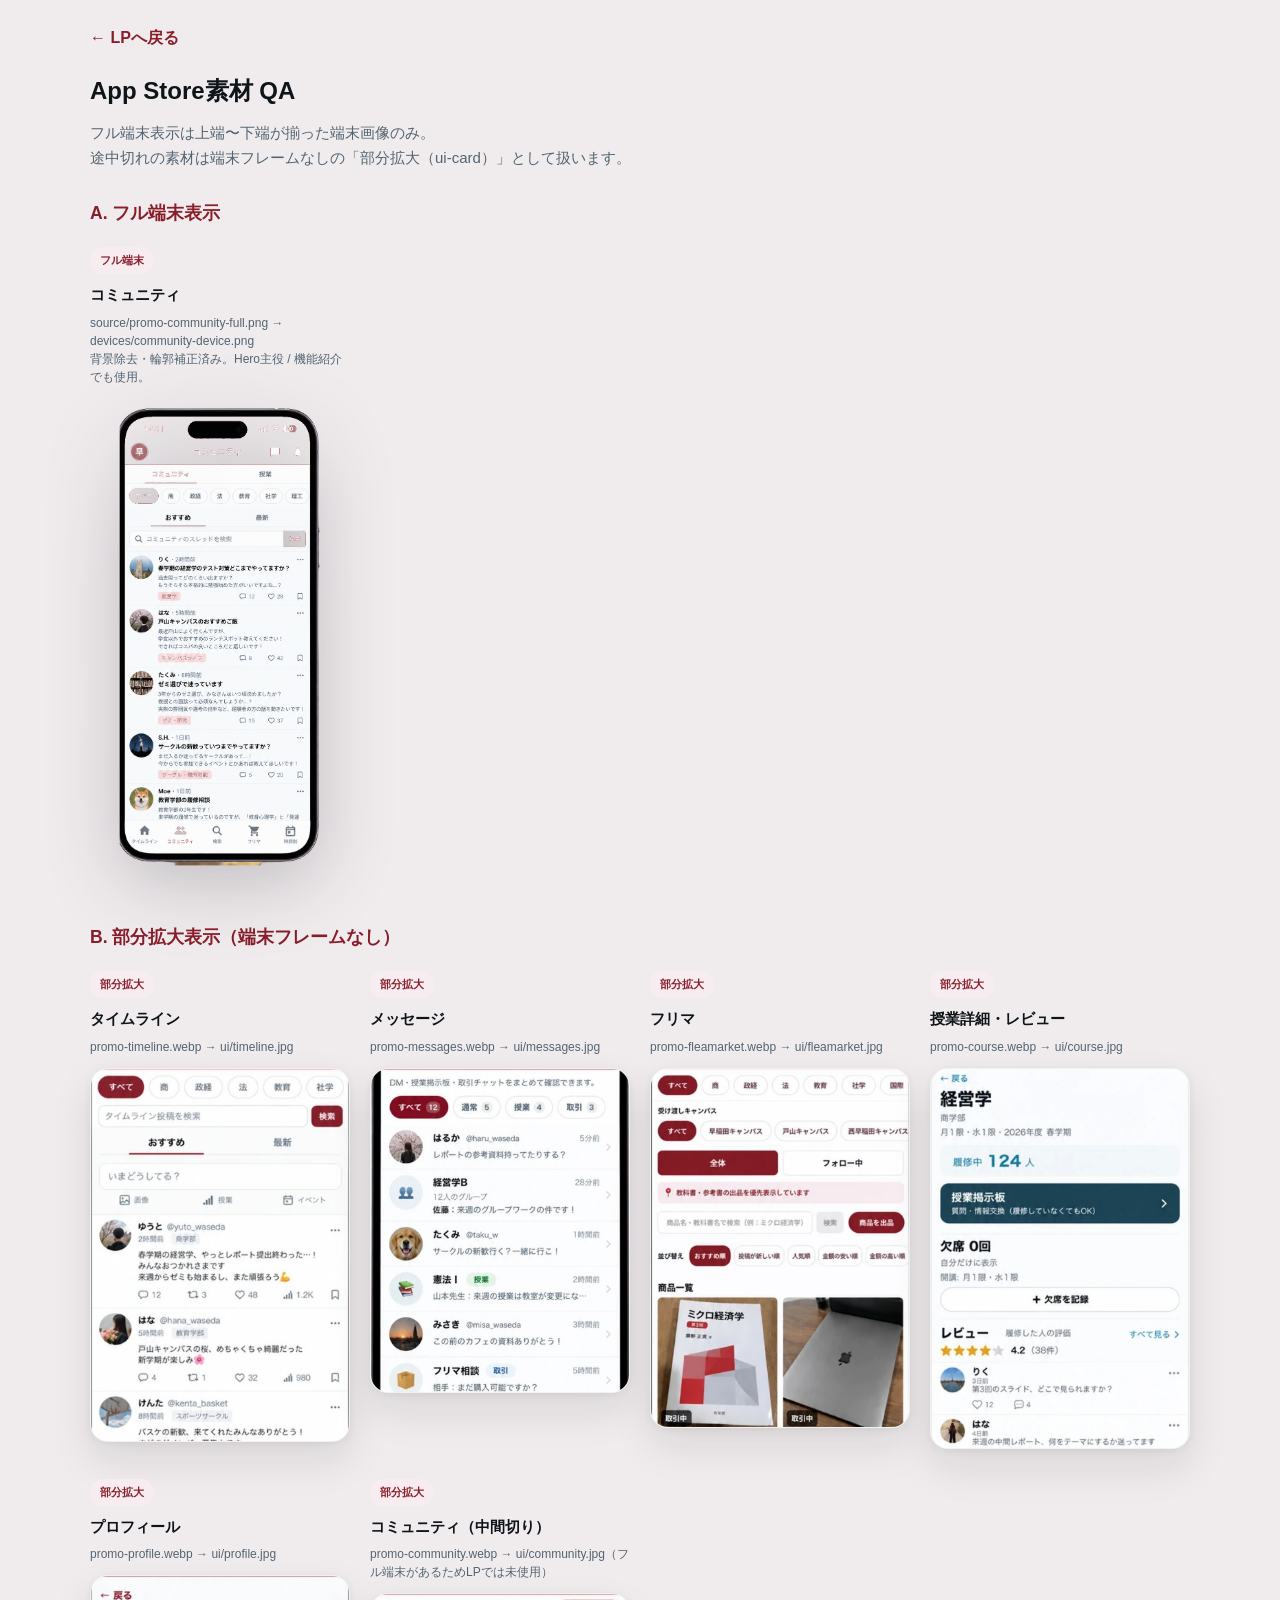
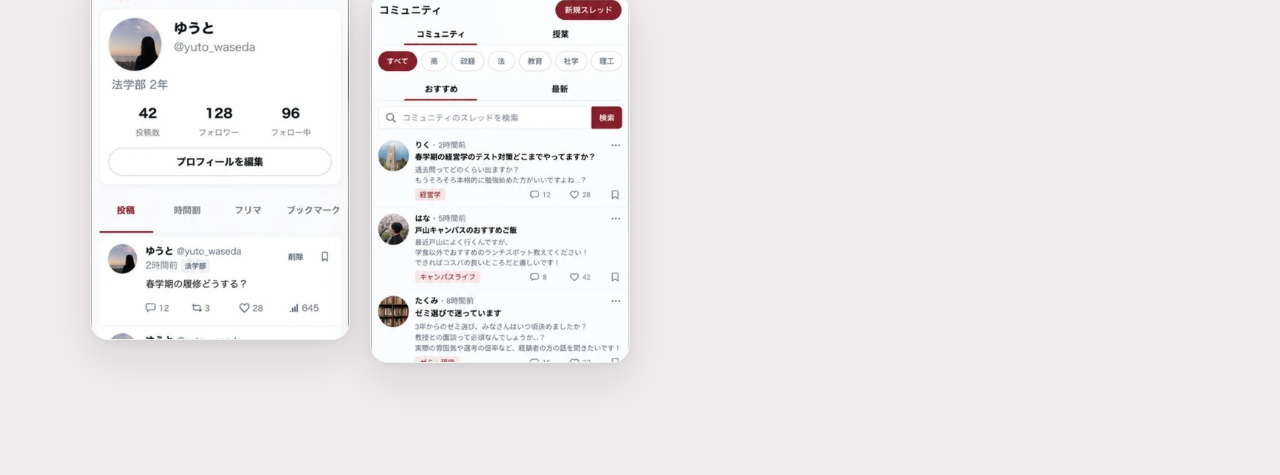
==== commit 07c5973f: "Rebuild LP visuals from App Store creatives with full/partial rules. Use the attached promo assets a" ====
--- a/qa-screens.html
+++ b/qa-screens.html
@@ -4,152 +4,92 @@
   <meta charset="UTF-8" />
   <meta name="viewport" content="width=device-width, initial-scale=1" />
   <meta name="robots" content="noindex,nofollow" />
-  <title>QA — 画面切り抜き一覧（わせわせ LP）</title>
+  <title>QA — App Store素材の分類（わせわせ LP）</title>
   <link rel="stylesheet" href="./css/style.css" />
   <style>
-    body {
-      background: #f0ecee;
-      padding: 24px 16px 64px;
-    }
-    .qa {
-      max-width: 1100px;
-      margin: 0 auto;
-    }
-    .qa h1 {
-      margin: 0 0 8px;
-      font-size: 1.5rem;
-    }
-    .qa__note {
-      margin: 0 0 28px;
-      color: var(--muted);
-      font-size: 0.9375rem;
-    }
-    .qa__grid {
-      display: grid;
-      grid-template-columns: repeat(auto-fill, minmax(220px, 1fr));
-      gap: 28px 20px;
-    }
-    .qa__card h2 {
-      margin: 0 0 6px;
-      font-size: 0.95rem;
-    }
-    .qa__meta {
-      margin: 0 0 12px;
-      font-size: 0.75rem;
-      color: var(--muted);
-      line-height: 1.5;
-    }
-    .qa__card .phone-mock {
-      width: min(100%, 240px);
-      margin: 0 auto;
-    }
-    .qa__raw {
-      margin-top: 12px;
-      border: 1px dashed #c9b8bc;
-      background: #fff;
-      padding: 8px;
-    }
-    .qa__raw img {
-      width: 100%;
-      height: auto;
-      display: block;
-    }
-    .qa__raw figcaption {
-      margin-top: 6px;
-      font-size: 0.7rem;
-      color: var(--muted);
-      text-align: center;
-    }
-    .qa__back {
-      display: inline-block;
-      margin-bottom: 20px;
-      font-weight: 700;
-      color: var(--primary);
+    body { background: #f0ecee; padding: 24px 16px 64px; }
+    .qa { max-width: 1100px; margin: 0 auto; }
+    .qa h1 { margin: 0 0 8px; font-size: 1.5rem; }
+    .qa__note { margin: 0 0 28px; color: var(--muted); font-size: 0.9375rem; }
+    .qa__section { margin-bottom: 48px; }
+    .qa__section h2 { font-size: 1.1rem; margin: 0 0 16px; color: var(--primary); }
+    .qa__grid { display: grid; grid-template-columns: repeat(auto-fill, minmax(240px, 1fr)); gap: 28px 20px; }
+    .qa__card h3 { margin: 0 0 6px; font-size: 0.95rem; }
+    .qa__meta { margin: 0 0 12px; font-size: 0.75rem; color: var(--muted); line-height: 1.5; }
+    .qa__card .device-shot { width: min(100%, 220px); margin: 0 auto; }
+    .qa__card .ui-card { width: min(100%, 260px); margin: 0 auto; }
+    .qa__back { display: inline-block; margin-bottom: 20px; font-weight: 700; color: var(--primary); }
+    .qa__tag {
+      display: inline-block; margin-bottom: 8px; padding: 4px 10px;
+      border-radius: 999px; font-size: 0.7rem; font-weight: 700;
+      background: var(--soft-bg); color: var(--primary);
     }
   </style>
 </head>
 <body>
   <main class="qa">
     <a class="qa__back" href="./index.html">← LPへ戻る</a>
-    <h1>画面切り抜き QA</h1>
+    <h1>App Store素材 QA</h1>
     <p class="qa__note">
-      各画像はベゼルなしの画面領域のみ。端末の角丸・細いフレーム・影は共通の
-      <code>.phone-mock</code> で再現しています。本番前の一時確認用です。
+      フル端末表示は上端〜下端が揃った端末画像のみ。<br />
+      途中切れの素材は端末フレームなしの「部分拡大（ui-card）」として扱います。
     </p>
 
-    <div class="qa__grid">
-      <article class="qa__card">
-        <h2>Hero中央 — コミュニティ</h2>
-        <p class="qa__meta">screens/community.jpg · 900×1957 · ヘッダー〜下部タブ完備</p>
-        <figure class="phone-mock">
-          <img src="./assets/images/screens/community.jpg" alt="コミュニティ" width="900" height="1957" />
-        </figure>
-        <figure class="qa__raw">
-          <img src="./assets/images/screens/community.jpg" alt="" />
-          <figcaption>生画像（角丸なし）</figcaption>
-        </figure>
-      </article>
+    <section class="qa__section">
+      <h2>A. フル端末表示</h2>
+      <div class="qa__grid">
+        <article class="qa__card">
+          <span class="qa__tag">フル端末</span>
+          <h3>コミュニティ</h3>
+          <p class="qa__meta">source/promo-community-full.png → devices/community-device.png<br />背景除去・輪郭補正済み。Hero主役 / 機能紹介でも使用。</p>
+          <figure class="device-shot">
+            <img src="./assets/images/devices/community-device.png" alt="コミュニティ端末" width="595" height="1521" />
+          </figure>
+        </article>
+      </div>
+    </section>
 
-      <article class="qa__card">
-        <h2>Hero左 — タイムライン</h2>
-        <p class="qa__meta">screens/timeline.jpg · 900×1957 · ヘッダー〜下部タブ完備</p>
-        <figure class="phone-mock">
-          <img src="./assets/images/screens/timeline.jpg" alt="タイムライン" width="900" height="1957" />
-        </figure>
-        <figure class="qa__raw">
-          <img src="./assets/images/screens/timeline.jpg" alt="" />
-          <figcaption>生画像（角丸なし）</figcaption>
-        </figure>
-      </article>
-
-      <article class="qa__card">
-        <h2>Hero右 — 時間割</h2>
-        <p class="qa__meta">screens/timetable.jpg · 900×1957 · ヘッダー〜下部タブ完備</p>
-        <figure class="phone-mock">
-          <img src="./assets/images/screens/timetable.jpg" alt="時間割" width="900" height="1957" />
-        </figure>
-        <figure class="qa__raw">
-          <img src="./assets/images/screens/timetable.jpg" alt="" />
-          <figcaption>生画像（角丸なし）</figcaption>
-        </figure>
-      </article>
-
-      <article class="qa__card">
-        <h2>授業詳細・レビュー</h2>
-        <p class="qa__meta">screens/course.jpg · 900×1957 · ヘッダー〜下部タブ完備</p>
-        <figure class="phone-mock">
-          <img src="./assets/images/screens/course.jpg" alt="授業詳細" width="900" height="1957" />
-        </figure>
-        <figure class="qa__raw">
-          <img src="./assets/images/screens/course.jpg" alt="" />
-          <figcaption>生画像（角丸なし）</figcaption>
-        </figure>
-      </article>
-
-      <article class="qa__card">
-        <h2>メッセージ</h2>
-        <p class="qa__meta">screens/messages.jpg · 900×1957（元 853×1844 を幅合わせ＋下端延長）</p>
-        <figure class="phone-mock">
-          <img src="./assets/images/screens/messages.jpg" alt="メッセージ" width="900" height="1957" />
-        </figure>
-        <figure class="qa__raw">
-          <img src="./assets/images/screens/messages.jpg" alt="" />
-          <figcaption>生画像（角丸なし）</figcaption>
-        </figure>
-      </article>
-
-      <article class="qa__card">
-        <h2>フリマ</h2>
-        <p class="qa__meta">screens/fleamarket.jpg · 900×1957 · ヘッダー〜下部タブ完備</p>
-        <figure class="phone-mock">
-          <img src="./assets/images/screens/fleamarket.jpg" alt="フリマ" width="900" height="1957" />
-        </figure>
-        <figure class="qa__raw">
-          <img src="./assets/images/screens/fleamarket.jpg" alt="" />
-          <figcaption>生画像（角丸なし）</figcaption>
-        </figure>
-      </article>
-    </div>
+    <section class="qa__section">
+      <h2>B. 部分拡大表示（端末フレームなし）</h2>
+      <div class="qa__grid">
+        <article class="qa__card">
+          <span class="qa__tag">部分拡大</span>
+          <h3>タイムライン</h3>
+          <p class="qa__meta">promo-timeline.webp → ui/timeline.jpg</p>
+          <figure class="ui-card"><img src="./assets/images/ui/timeline.jpg" alt="" /></figure>
+        </article>
+        <article class="qa__card">
+          <span class="qa__tag">部分拡大</span>
+          <h3>メッセージ</h3>
+          <p class="qa__meta">promo-messages.webp → ui/messages.jpg</p>
+          <figure class="ui-card"><img src="./assets/images/ui/messages.jpg" alt="" /></figure>
+        </article>
+        <article class="qa__card">
+          <span class="qa__tag">部分拡大</span>
+          <h3>フリマ</h3>
+          <p class="qa__meta">promo-fleamarket.webp → ui/fleamarket.jpg</p>
+          <figure class="ui-card"><img src="./assets/images/ui/fleamarket.jpg" alt="" /></figure>
+        </article>
+        <article class="qa__card">
+          <span class="qa__tag">部分拡大</span>
+          <h3>授業詳細・レビュー</h3>
+          <p class="qa__meta">promo-course.webp → ui/course.jpg</p>
+          <figure class="ui-card"><img src="./assets/images/ui/course.jpg" alt="" /></figure>
+        </article>
+        <article class="qa__card">
+          <span class="qa__tag">部分拡大</span>
+          <h3>プロフィール</h3>
+          <p class="qa__meta">promo-profile.webp → ui/profile.jpg</p>
+          <figure class="ui-card"><img src="./assets/images/ui/profile.jpg" alt="" /></figure>
+        </article>
+        <article class="qa__card">
+          <span class="qa__tag">部分拡大</span>
+          <h3>コミュニティ（中間切り）</h3>
+          <p class="qa__meta">promo-community.webp → ui/community.jpg（フル端末があるためLPでは未使用）</p>
+          <figure class="ui-card"><img src="./assets/images/ui/community.jpg" alt="" /></figure>
+        </article>
+      </div>
+    </section>
   </main>
 </body>
 </html>
--- a/css/style.css
+++ b/css/style.css
@@ -604,19 +604,20 @@
   width: 100%;
 }
 
-.phone-stage {
+/* Hero visual stage: 1 full device + UI detail cards (never half-cut phones) */
+.visual-stage {
   position: relative;
-  width: min(100%, 380px);
-  height: 460px;
+  width: min(100%, 360px);
+  height: 560px;
   margin: 0 auto;
 }
 
-.phone-stage--hero {
+.visual-stage--hero {
   width: min(100%, 420px);
-  height: 500px;
-}
-
-.phone-stage__glow {
+  height: 600px;
+}
+
+.visual-stage__glow {
   position: absolute;
   left: 50%;
   top: 48%;
@@ -630,75 +631,90 @@
   z-index: 0;
 }
 
-/* Unified phone chrome: screen-only images + CSS frame/radius/shadow */
-.phone-mock {
-  --_radius: var(--phone-radius);
-  --_bezel: var(--phone-bezel);
-  margin: 0;
-  position: relative;
+/* A) Full device — App Store phone with transparent bg + drop shadow only */
+.device-shot {
+  margin: 0;
+  line-height: 0;
+  background: transparent;
+  border: none;
+  box-shadow: none;
+}
+
+.device-shot img {
   display: block;
   width: 100%;
-  aspect-ratio: var(--phone-aspect);
-  border-radius: var(--_radius);
-  background: var(--phone-frame);
-  padding: var(--_bezel);
-  box-shadow: var(--shadow-phone);
-  overflow: hidden;
-  line-height: 0;
-  isolation: isolate;
-}
-
-.phone-mock img {
-  display: block;
-  width: 100%;
-  height: 100%;
-  object-fit: cover;
-  object-position: top center;
-  border-radius: calc(var(--_radius) - var(--_bezel));
-  background: #f7f2f3;
-}
-
-.phone-stage .phone-mock {
+  height: auto;
+  max-width: none;
+  filter: drop-shadow(0 18px 36px rgba(20, 16, 24, 0.22));
+}
+
+.visual-stage .device-shot--main {
   position: absolute;
-  z-index: 1;
-}
-
-.phone-mock--main {
   z-index: 3;
-  width: min(62%, 240px);
+  width: min(58%, 230px);
   left: 50%;
   top: 50%;
   transform: translate(-50%, -50%);
-  --_radius: 38px;
-}
-
-.phone-mock--side {
+}
+
+/* B) Partial UI enlargement — rectangular card, no device frame */
+.ui-card {
+  margin: 0;
+  line-height: 0;
+  overflow: hidden;
+  border-radius: 18px;
+  background: #fff;
+  border: 1px solid rgba(15, 20, 25, 0.06);
+  box-shadow:
+    0 2px 8px rgba(20, 16, 24, 0.05),
+    0 18px 40px rgba(20, 16, 24, 0.1);
+}
+
+.ui-card img {
+  display: block;
+  width: 100%;
+  height: auto;
+  object-fit: cover;
+  object-position: top center;
+}
+
+.visual-stage .ui-card--hero {
+  position: absolute;
   z-index: 1;
-  width: min(46%, 168px);
+  width: min(42%, 150px);
   top: 54%;
-  --_radius: 32px;
-}
-
-.phone-mock--left {
+}
+
+.visual-stage .ui-card--left {
   left: 0;
-  transform: translateY(-50%) rotate(-8deg) scale(0.92);
-}
-
-.phone-mock--right {
+  transform: translateY(-52%) rotate(-7deg);
+}
+
+.visual-stage .ui-card--right {
   right: 0;
   left: auto;
-  transform: translateY(-46%) rotate(8deg) scale(0.92);
-}
-
-.phone-mock--lg {
-  width: min(100%, 320px);
-  --_radius: 38px;
-}
-
-.phone-mock--back,
-.phone-mock--front,
-.phone-mock--offset {
-  --_radius: 34px;
+  transform: translateY(-44%) rotate(7deg);
+}
+
+.device-shot--feature {
+  width: min(100%, 260px);
+  margin: 0 auto;
+}
+
+.ui-card--lg {
+  width: min(100%, 340px);
+}
+
+.ui-card--sm {
+  width: min(72%, 220px);
+}
+
+.ui-card--xl {
+  width: min(100%, 380px);
+}
+
+.ui-card--aside {
+  width: min(100%, 280px);
 }
 
 @media (min-width: 480px) {
@@ -708,18 +724,18 @@
     align-items: center;
   }
 
-  .phone-stage,
-  .phone-stage--hero {
+  .visual-stage,
+  .visual-stage--hero {
     width: min(100%, 480px);
-    height: 520px;
-  }
-
-  .phone-mock--main {
-    width: 270px;
-  }
-
-  .phone-mock--side {
-    width: 190px;
+    height: 600px;
+  }
+
+  .visual-stage .device-shot--main {
+    width: 250px;
+  }
+
+  .visual-stage .ui-card--hero {
+    width: 168px;
   }
 }
 
@@ -767,49 +783,47 @@
     justify-content: flex-start;
   }
 
-  .phone-stage,
-  .phone-stage--hero {
+  .visual-stage,
+  .visual-stage--hero {
     width: 100%;
     max-width: 600px;
-    height: 600px;
+    height: 640px;
     margin-right: 0;
     margin-left: auto;
   }
 
-  .phone-mock--main {
-    width: 300px;
-    --_radius: 40px;
-  }
-
-  .phone-mock--side {
-    width: 220px;
-    --_radius: 34px;
-  }
-
-  .phone-mock--left {
+  .visual-stage .device-shot--main {
+    width: 280px;
+  }
+
+  .visual-stage .ui-card--hero {
+    width: 190px;
+  }
+
+  .visual-stage .ui-card--left {
     left: 2%;
     top: 58%;
   }
 
-  .phone-mock--right {
+  .visual-stage .ui-card--right {
     right: 0;
     top: 48%;
   }
 }
 
 @media (min-width: 1200px) {
-  .phone-stage,
-  .phone-stage--hero {
-    height: 640px;
+  .visual-stage,
+  .visual-stage--hero {
+    height: 680px;
     max-width: 640px;
   }
 
-  .phone-mock--main {
-    width: 320px;
-  }
-
-  .phone-mock--side {
-    width: 240px;
+  .visual-stage .device-shot--main {
+    width: 300px;
+  }
+
+  .visual-stage .ui-card--hero {
+    width: 210px;
   }
 }
 
@@ -1765,57 +1779,56 @@
   min-width: 0;
 }
 
-/* Stacked pair (timetable + course) */
-.showcase__visual--stack {
+/* Course: stacked UI cards (partial enlargements, no phone frames) */
+.showcase__visual--cards {
   position: relative;
   width: min(100%, 400px);
   min-height: 420px;
   margin: 0 auto;
-  padding-bottom: 8%;
-}
-
-.showcase__visual--stack .phone-mock {
-  position: relative;
-  width: 72%;
-  margin: 0;
-}
-
-.showcase__visual--stack .phone-mock--back {
-  position: absolute;
-  left: 0;
-  top: 14%;
-  width: 58%;
-  transform: rotate(-7deg);
+  display: flex;
+  flex-direction: column;
+  align-items: flex-start;
+  gap: 16px;
+}
+
+.showcase__visual--cards .ui-card--lg {
+  width: min(100%, 320px);
   z-index: 1;
 }
 
-.showcase__visual--stack .phone-mock--front {
-  position: relative;
-  margin-left: auto;
-  width: 66%;
+.showcase__visual--cards .ui-card--float {
+  align-self: flex-end;
+  margin-top: -48px;
   z-index: 2;
-  transform: rotate(2.5deg);
-}
-
-/* Duo social */
+  transform: rotate(2deg);
+}
+
+/* Social: full device + UI card */
 .showcase--social {
   background:
     radial-gradient(ellipse 60% 80% at 85% 40%, rgba(137, 30, 43, 0.07), transparent 60%),
     linear-gradient(180deg, #fff 0%, #faf7f8 100%);
 }
 
-.showcase__visual--duo {
+.showcase__visual--device-card {
   display: grid;
-  grid-template-columns: 1fr 1fr;
-  gap: 12px;
-  align-items: end;
-}
-
-.showcase__visual--duo .phone-mock--offset {
-  transform: translateY(-18px);
-}
-
-/* Focus large */
+  grid-template-columns: minmax(0, 0.9fr) minmax(0, 1fr);
+  gap: 16px;
+  align-items: center;
+}
+
+.showcase__visual--device-card .device-shot--feature {
+  width: min(100%, 220px);
+  margin: 0 auto;
+}
+
+.showcase__visual--device-card .ui-card--aside {
+  width: 100%;
+  max-width: 300px;
+  margin-left: auto;
+}
+
+/* Focus / Market: large UI card */
 .showcase--focus {
   background: linear-gradient(180deg, #f7f2f3 0%, #faf8f9 55%, #fff 100%);
 }
@@ -1825,11 +1838,6 @@
   justify-content: center;
 }
 
-.showcase__visual--focus .phone-mock--lg {
-  width: min(100%, 320px);
-}
-
-/* Market panel */
 .showcase--market {
   background:
     linear-gradient(135deg, rgba(137, 30, 43, 0.06), transparent 48%),
@@ -1846,8 +1854,9 @@
     linear-gradient(160deg, #f8f1f3 0%, #fff 70%);
 }
 
-.showcase__visual--panel .phone-mock--lg {
-  width: min(100%, 320px);
+.showcase__visual--focus .ui-card--xl,
+.showcase__visual--panel .ui-card--xl {
+  width: min(100%, 360px);
 }
 
 @media (min-width: 768px) {
@@ -1870,30 +1879,30 @@
     grid-template-columns: minmax(0, 0.9fr) minmax(0, 1.2fr);
   }
 
-  .showcase__visual--stack {
-    height: 440px;
+  .showcase__visual--cards {
+    min-height: 480px;
     max-width: 420px;
     margin-left: auto;
     margin-right: 0;
   }
 
-  .showcase__visual--focus .phone-mock--lg,
-  .showcase__visual--panel .phone-mock--lg {
-    width: min(100%, 360px);
+  .showcase__visual--focus .ui-card--xl,
+  .showcase__visual--panel .ui-card--xl {
+    width: min(100%, 400px);
+  }
+
+  .showcase__visual--device-card .device-shot--feature {
+    width: min(100%, 260px);
   }
 }
 
 @media (min-width: 960px) {
-  .showcase__visual--stack {
-    height: 480px;
-  }
-
-  .showcase__visual--duo {
-    gap: 20px;
-  }
-
-  .showcase__visual--duo .phone-mock--offset {
-    transform: translateY(-28px);
+  .showcase__visual--device-card {
+    gap: 24px;
+  }
+
+  .showcase__visual--cards .ui-card--float {
+    margin-top: -72px;
   }
 }
 
